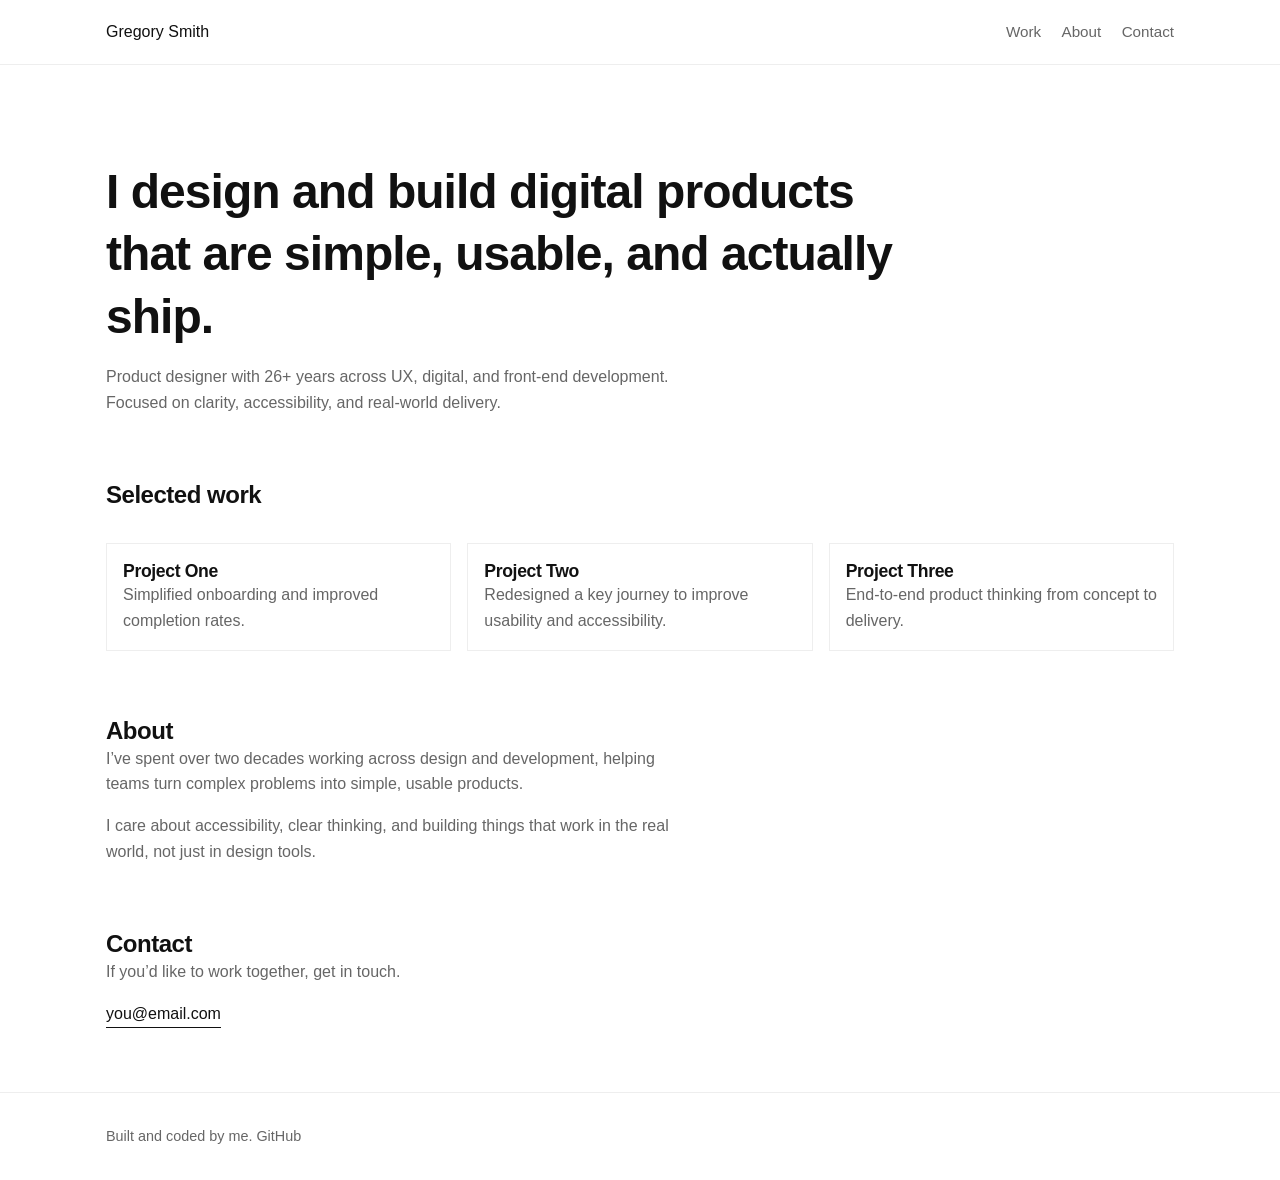
==== index.html @ 31675577 "Scalable project JSON data + JS" ====
<!DOCTYPE html>
<html lang="en">
<head>
  <meta charset="UTF-8" />
  <meta name="viewport" content="width=device-width, initial-scale=1.0" />

  <title>Your Name — Product Designer</title>
  <meta name="description" content="Product designer who designs and builds usable, accessible digital products." />

  <link rel="stylesheet" href="assets/css/styles.css" />
</head>

<body>

  <!-- Header -->
  <div data-include="components/header.html"></div>

  <main>

    <!-- Hero -->
    <section class="hero">
      <div class="container">
        <h1>
          I design and build digital products that are simple, usable, and actually ship.
        </h1>
        <p class="lead mt-sm">
          Product designer with 26+ years across UX, digital, and front-end development.
          Focused on clarity, accessibility, and real-world delivery.
        </p>
      </div>
    </section>

    <!-- Work -->
    <section id="work" class="section">
      <div class="container">
        <h2>Selected work</h2>

        <div class="grid mt-md">
          <a href="projects/project-1.html" class="card">
            <h3>Project One</h3>
            <p>Simplified onboarding and improved completion rates.</p>
          </a>

          <a href="projects/project-2.html" class="card">
            <h3>Project Two</h3>
            <p>Redesigned a key journey to improve usability and accessibility.</p>
          </a>

          <a href="projects/project-3.html" class="card">
            <h3>Project Three</h3>
            <p>End-to-end product thinking from concept to delivery.</p>
          </a>
        </div>
      </div>
    </section>

    <!-- About -->
    <section id="about" class="section">
      <div class="container">
        <h2>About</h2>
        <p>
          I’ve spent over two decades working across design and development,
          helping teams turn complex problems into simple, usable products.
        </p>
        <p class="mt-sm">
          I care about accessibility, clear thinking, and building things that work
          in the real world, not just in design tools.
        </p>
      </div>
    </section>

    <!-- Contact -->
    <section id="contact" class="section">
      <div class="container">
        <h2>Contact</h2>
        <p>If you’d like to work together, get in touch.</p>
        <a href="mailto:you@email.com" class="link">you@email.com</a>
      </div>
    </section>

  </main>

  <!-- Footer -->
  <footer class="site-footer">
    <div class="container">
      <p>
        Built and coded by me.
        <a href="https://github.com/yourusername" target="_blank">GitHub</a>
      </p>
    </div>
  </footer>

  <script src="/assets/js/include.js"></script>
  <script src="assets/js/projects.js"></script>

</body>
</html>
---- assets/css/styles.css ----
/* -----------------------------
   1. Reset
----------------------------- */

*,
*::before,
*::after {
  box-sizing: border-box;
  margin: 0;
  padding: 0;
}

/* -----------------------------
   2. Tokens (Design system)
----------------------------- */

:root {
  --color-text: #111;
  --color-muted: #666;
  --color-border: #eee;
  --color-bg: #fff;

  --font-sans: -apple-system, BlinkMacSystemFont, "Segoe UI", Roboto, sans-serif;

  --space-xs: 0.5rem;
  --space-sm: 1rem;
  --space-md: 2rem;
  --space-lg: 4rem;
  --space-xl: 6rem;

  --container-width: 1100px;
}

/* -----------------------------
   3. Base
----------------------------- */

html {
  font-size: 16px;
}

body {
  font-family: var(--font-sans);
  line-height: 1.6;
  color: var(--color-text);
  background: var(--color-bg);
  -webkit-font-smoothing: antialiased;
}

h1, h2, h3 {
  font-weight: 600;
  letter-spacing: -0.02em;
  line-height: 1.3;
}

h1 {
  font-size: clamp(2rem, 4vw, 3rem);
  max-width: 800px;
}

h2 {
  font-size: 1.5rem;
}

h3 {
  font-size: 1.1rem;
}

p {
  max-width: 65ch;
  color: var(--color-muted);
}

a {
  color: inherit;
  text-decoration: none;
}

/* -----------------------------
   4. Layout
----------------------------- */

.container {
  max-width: var(--container-width);
  margin: 0 auto;
  padding: 0 var(--space-sm);
}

.section {
  margin-top: var(--space-lg);
}

.hero {
  margin-top: var(--space-xl);
}

/* -----------------------------
   5. Components
----------------------------- */

/* Navigation */

.site-header {
  border-bottom: 1px solid var(--color-border);
}

.nav {
  display: flex;
  justify-content: space-between;
  align-items: center;
  height: 64px;
}

.nav a {
  margin-left: var(--space-sm);
  font-size: 0.95rem;
  color: var(--color-muted);
}

.nav a:hover {
  color: var(--color-text);
}

/* Grid */

.grid {
  display: grid;
  grid-template-columns: repeat(auto-fit, minmax(260px, 1fr));
  gap: var(--space-sm);
}

/* Card */

.card {
  display: block;
  padding: var(--space-sm);
  border: 1px solid var(--color-border);
  transition: all 0.2s ease;
}

.card:hover {
  border-color: #ccc;
  transform: translateY(-2px);
}

/* Link */

.link {
  display: inline-block;
  margin-top: var(--space-sm);
  border-bottom: 1px solid var(--color-text);
}

/* Footer */

.site-footer {
  margin-top: var(--space-lg);
  padding: var(--space-md) 0;
  border-top: 1px solid var(--color-border);
  font-size: 0.9rem;
  color: var(--color-muted);
}

/* -----------------------------
   6. Utilities
----------------------------- */

.mt-sm { margin-top: var(--space-sm); }
.mt-md { margin-top: var(--space-md); }
.mt-lg { margin-top: var(--space-lg); }

/* -----------------------------
   7. Pages (scoped styles)
----------------------------- */

/* Case study */

.case-study {}

.case-hero {
  margin-top: var(--space-xl);
}

.case-meta {
  display: grid;
  grid-template-columns: repeat(auto-fit, minmax(150px, 1fr));
  gap: var(--space-sm);
  margin-top: var(--space-md);
}

.case-meta span {
  font-size: 0.8rem;
  color: var(--color-muted);
}

.case-meta p {
  margin-top: 0.3rem;
  font-weight: 500;
  color: var(--color-text);
}

.case-section {
  margin-top: var(--space-md);
}

.case-section h2 {
  margin-bottom: var(--space-sm);
}

.case-image img {
  width: 100%;
  display: block;
  margin: var(--space-md) 0;
}

.case-quote {
  margin-top: var(--space-lg);
  font-size: 1.5rem;
  font-weight: 500;
  max-width: 700px;
}
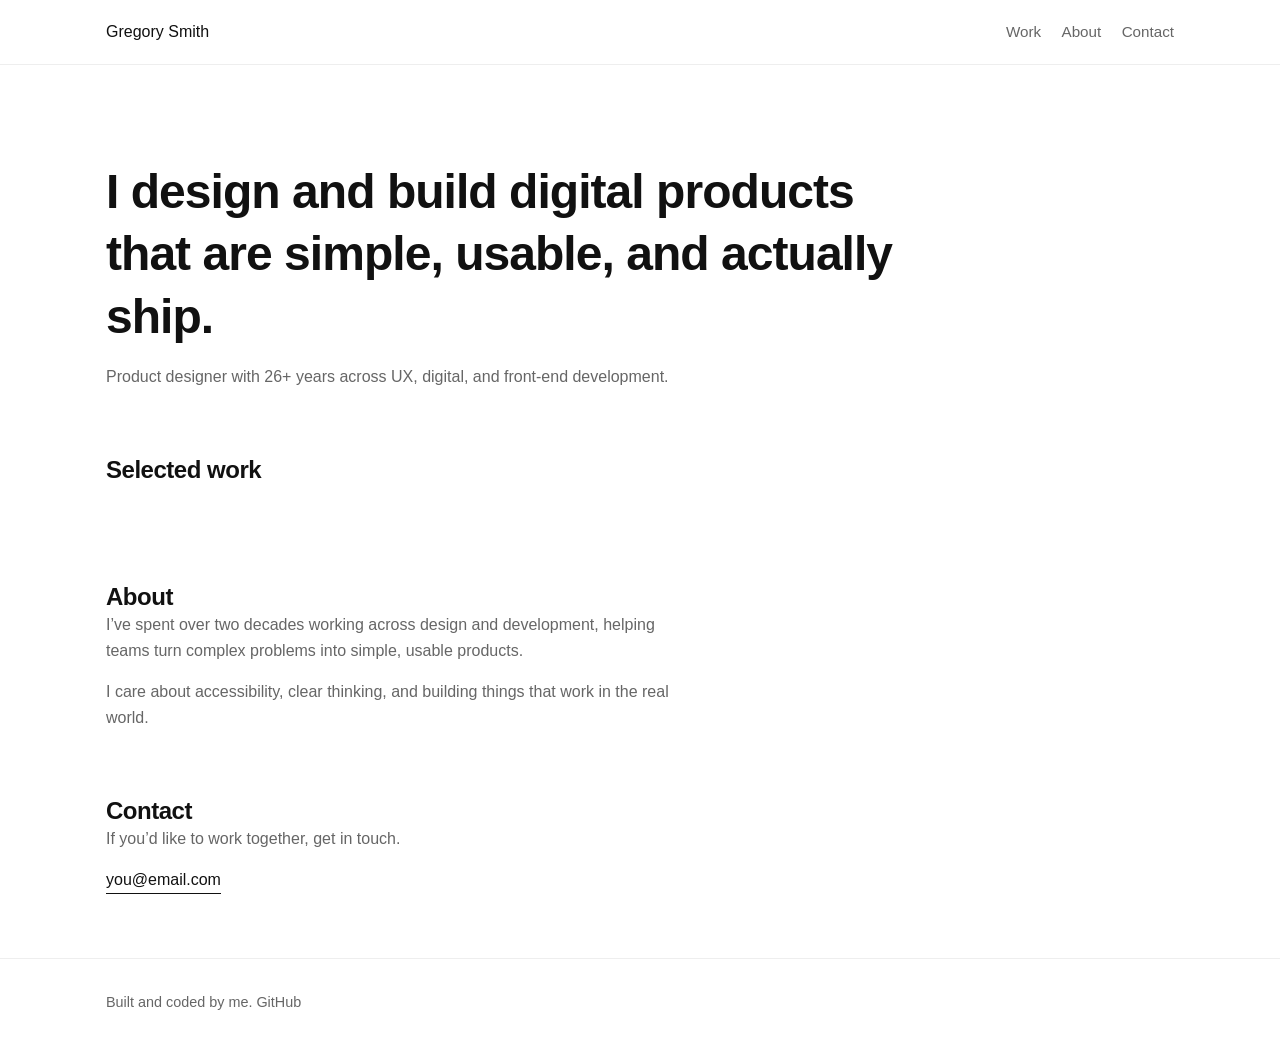
==== commit 3ffd1432: "index.html + include.js Improvements to make more rebust" ====
--- a/index.html
+++ b/index.html
@@ -12,7 +12,7 @@
 
 <body>
 
-  <!-- Header -->
+  <!-- Header Component -->
   <div data-include="components/header.html"></div>
 
   <main>
@@ -25,7 +25,6 @@
         </h1>
         <p class="lead mt-sm">
           Product designer with 26+ years across UX, digital, and front-end development.
-          Focused on clarity, accessibility, and real-world delivery.
         </p>
       </div>
     </section>
@@ -35,22 +34,9 @@
       <div class="container">
         <h2>Selected work</h2>
 
-        <div class="grid mt-md">
-          <a href="projects/project-1.html" class="card">
-            <h3>Project One</h3>
-            <p>Simplified onboarding and improved completion rates.</p>
-          </a>
+        <!-- JSON-rendered projects -->
+        <div class="grid mt-md" id="projects"></div>
 
-          <a href="projects/project-2.html" class="card">
-            <h3>Project Two</h3>
-            <p>Redesigned a key journey to improve usability and accessibility.</p>
-          </a>
-
-          <a href="projects/project-3.html" class="card">
-            <h3>Project Three</h3>
-            <p>End-to-end product thinking from concept to delivery.</p>
-          </a>
-        </div>
       </div>
     </section>
 
@@ -64,7 +50,7 @@
         </p>
         <p class="mt-sm">
           I care about accessibility, clear thinking, and building things that work
-          in the real world, not just in design tools.
+          in the real world.
         </p>
       </div>
     </section>
@@ -90,7 +76,8 @@
     </div>
   </footer>
 
-  <script src="/assets/js/include.js"></script>
+  <!-- Scripts -->
+  <script src="assets/js/include.js"></script>
   <script src="assets/js/projects.js"></script>
 
 </body>
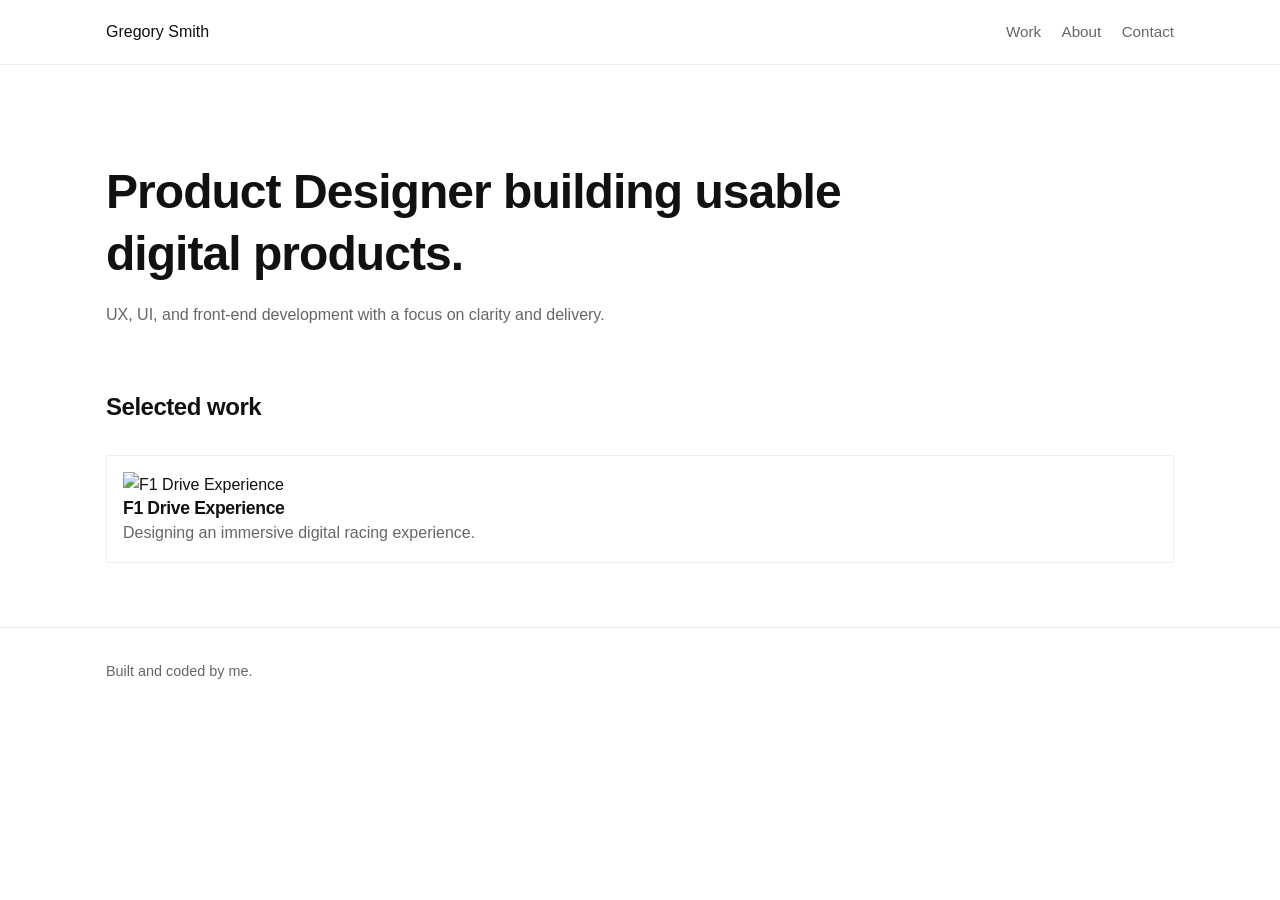
==== commit 67ccfe63: "Major Updates Rework portfolio source code" ====
--- a/index.html
+++ b/index.html
@@ -3,82 +3,43 @@
 <head>
   <meta charset="UTF-8" />
   <meta name="viewport" content="width=device-width, initial-scale=1.0" />
-
-  <title>Your Name — Product Designer</title>
-  <meta name="description" content="Product designer who designs and builds usable, accessible digital products." />
+  <title>Portfolio</title>
 
   <link rel="stylesheet" href="assets/css/styles.css" />
 </head>
 
 <body>
 
-  <!-- Header Component -->
   <div data-include="components/header.html"></div>
 
   <main>
 
-    <!-- Hero -->
     <section class="hero">
       <div class="container">
-        <h1>
-          I design and build digital products that are simple, usable, and actually ship.
-        </h1>
+        <h1>Product Designer building usable digital products.</h1>
         <p class="lead mt-sm">
-          Product designer with 26+ years across UX, digital, and front-end development.
+          UX, UI, and front-end development with a focus on clarity and delivery.
         </p>
       </div>
     </section>
 
-    <!-- Work -->
     <section id="work" class="section">
       <div class="container">
         <h2>Selected work</h2>
-
-        <!-- JSON-rendered projects -->
         <div class="grid mt-md" id="projects"></div>
-
-      </div>
-    </section>
-
-    <!-- About -->
-    <section id="about" class="section">
-      <div class="container">
-        <h2>About</h2>
-        <p>
-          I’ve spent over two decades working across design and development,
-          helping teams turn complex problems into simple, usable products.
-        </p>
-        <p class="mt-sm">
-          I care about accessibility, clear thinking, and building things that work
-          in the real world.
-        </p>
-      </div>
-    </section>
-
-    <!-- Contact -->
-    <section id="contact" class="section">
-      <div class="container">
-        <h2>Contact</h2>
-        <p>If you’d like to work together, get in touch.</p>
-        <a href="mailto:you@email.com" class="link">you@email.com</a>
       </div>
     </section>
 
   </main>
 
-  <!-- Footer -->
   <footer class="site-footer">
     <div class="container">
-      <p>
-        Built and coded by me.
-        <a href="https://github.com/yourusername" target="_blank">GitHub</a>
-      </p>
+      <p>Built and coded by me.</p>
     </div>
   </footer>
 
-  <!-- Scripts -->
   <script src="assets/js/include.js"></script>
-  <script src="assets/js/projects.js"></script>
+  <script src="assets/js/portfolio-grid.js"></script>
 
 </body>
 </html>
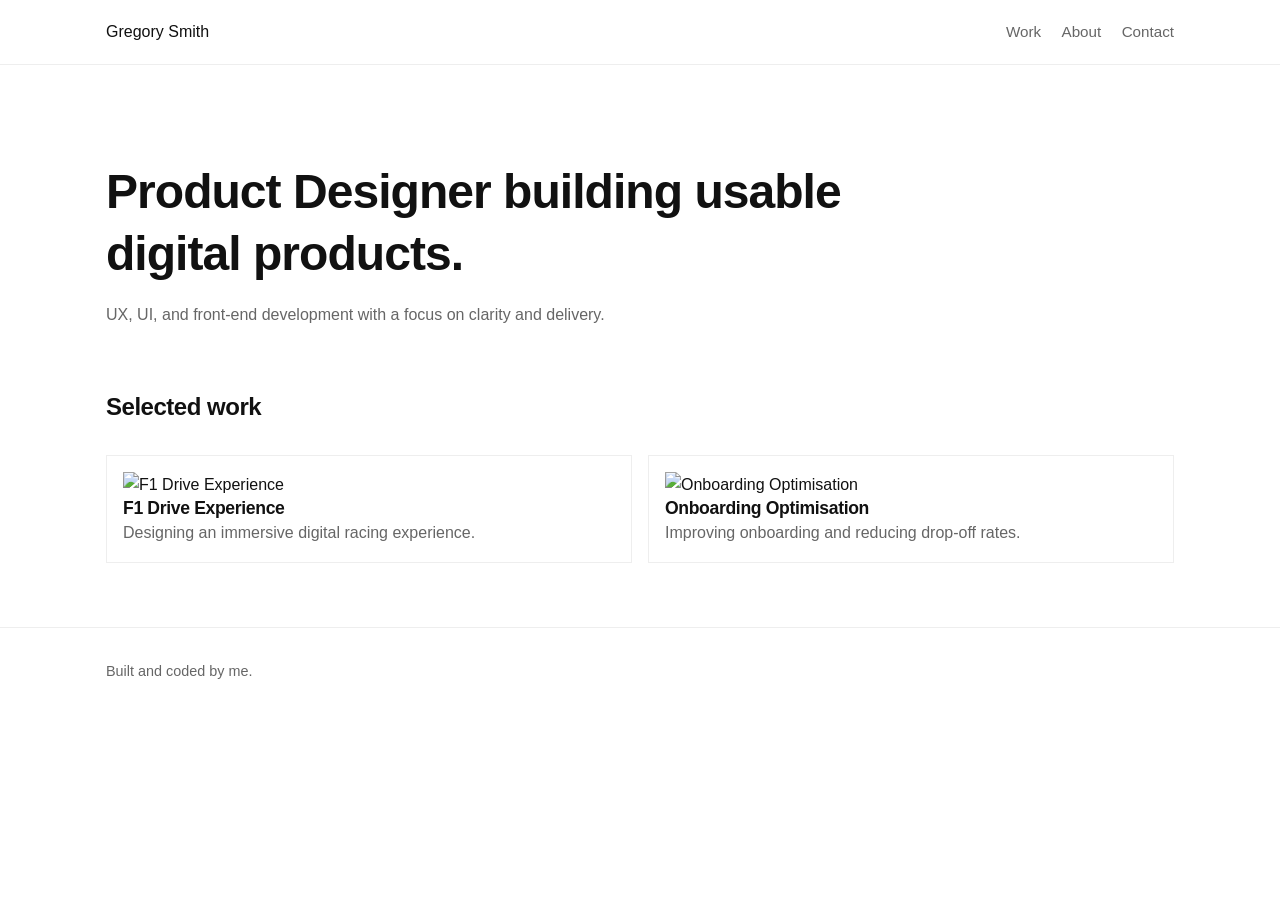
==== commit 50ea7d7c: "Major Polish + Improvements Placeholder images Rename js x2" ====
--- a/index.html
+++ b/index.html
@@ -10,7 +10,7 @@
 
 <body>
 
-  <div data-include="components/header.html"></div>
+  <div data-include="/components/header.html"></div>
 
   <main>
 
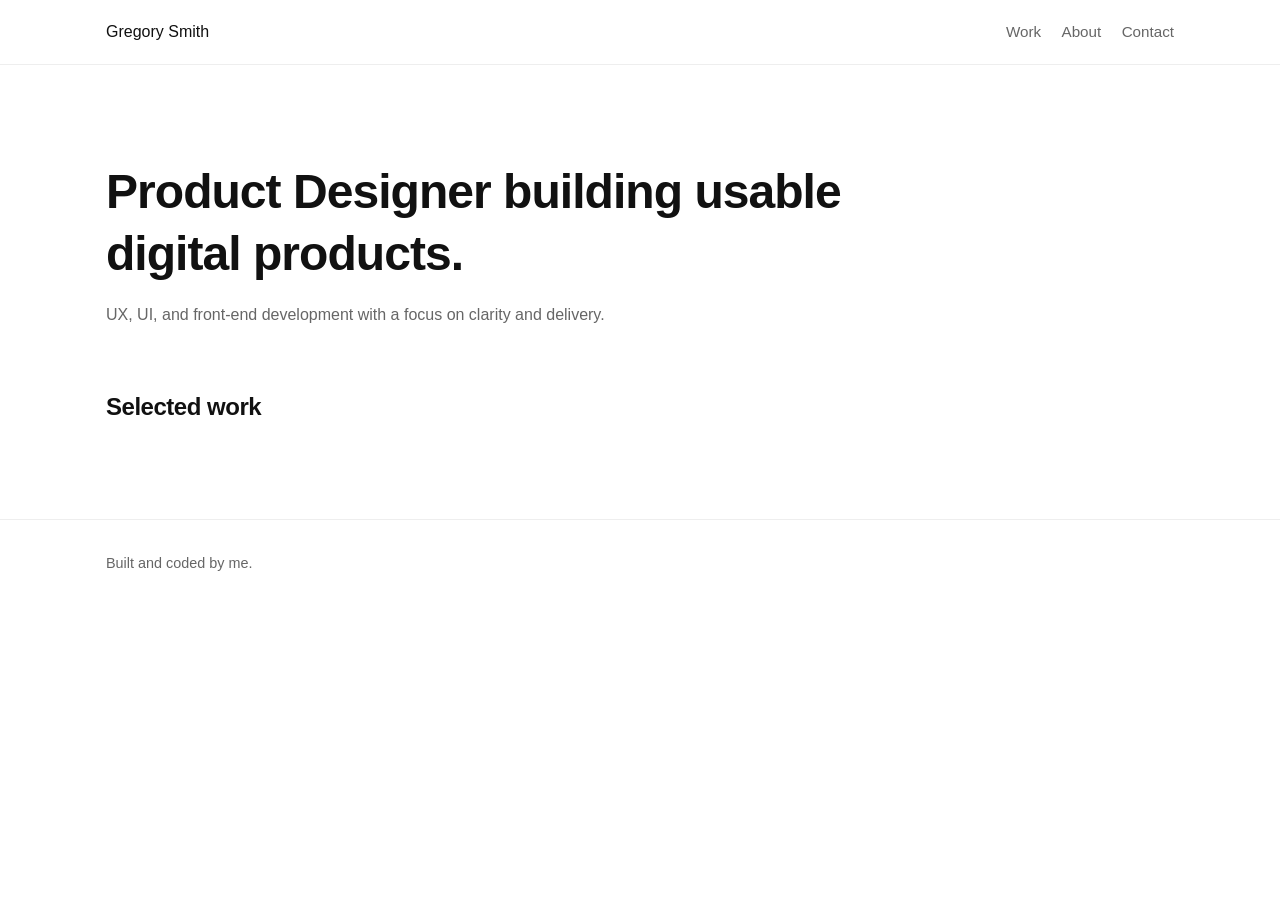
==== commit 99490be7: "index.html incorrect js path" ====
--- a/index.html
+++ b/index.html
@@ -39,7 +39,7 @@
   </footer>
 
   <script src="assets/js/include.js"></script>
-  <script src="assets/js/portfolio-grid.js"></script>
+  <script src="assets/js/work-detail.js"></script>
 
 </body>
 </html>
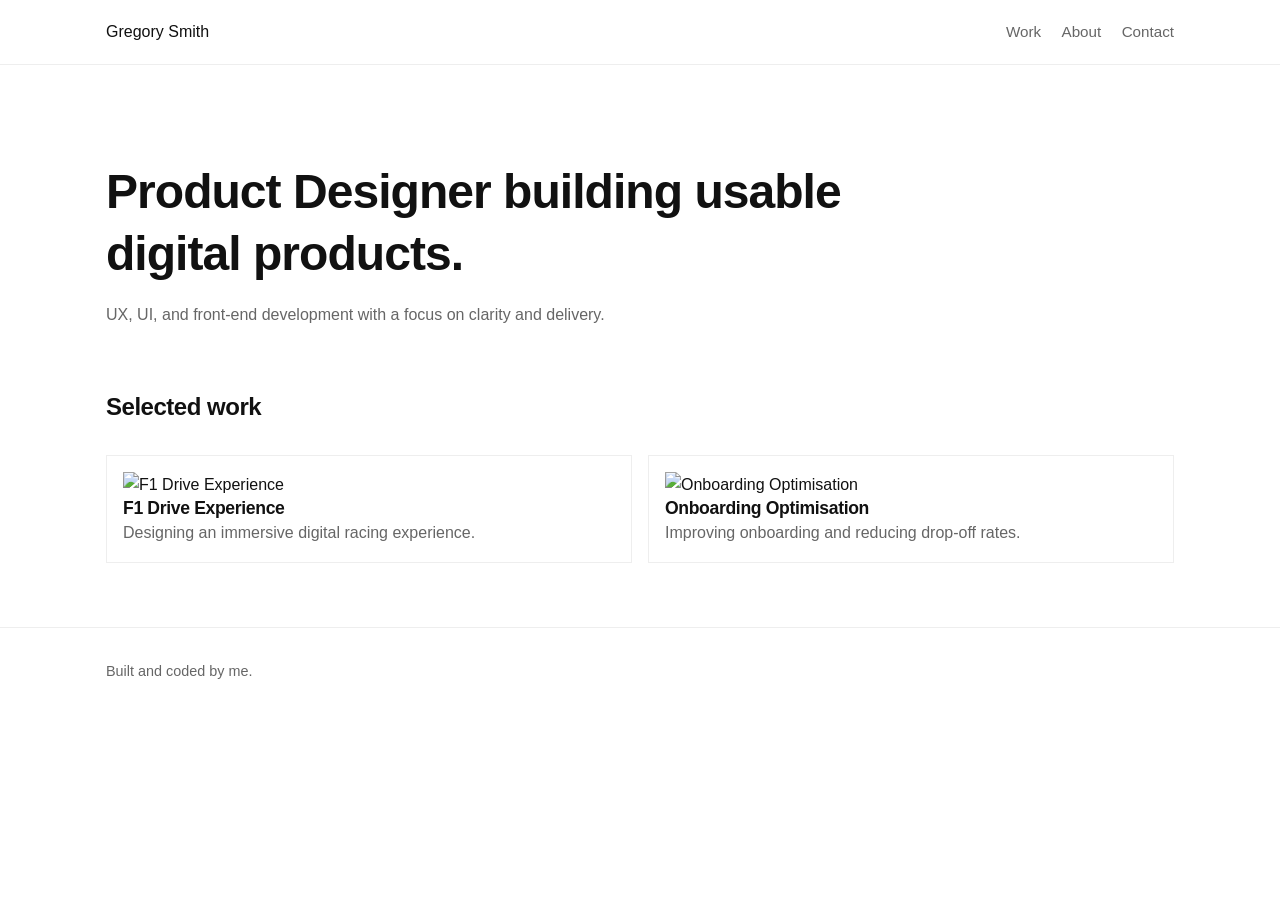
==== commit 47bde9cc: "Bug fix <script src="assets/js/include.js"></script> <script src="assets/js/work-index.js"></script>" ====
--- a/index.html
+++ b/index.html
@@ -39,7 +39,7 @@
   </footer>
 
   <script src="assets/js/include.js"></script>
-  <script src="assets/js/work-detail.js"></script>
+  <script src="assets/js/work-index.js"></script>
 
 </body>
 </html>
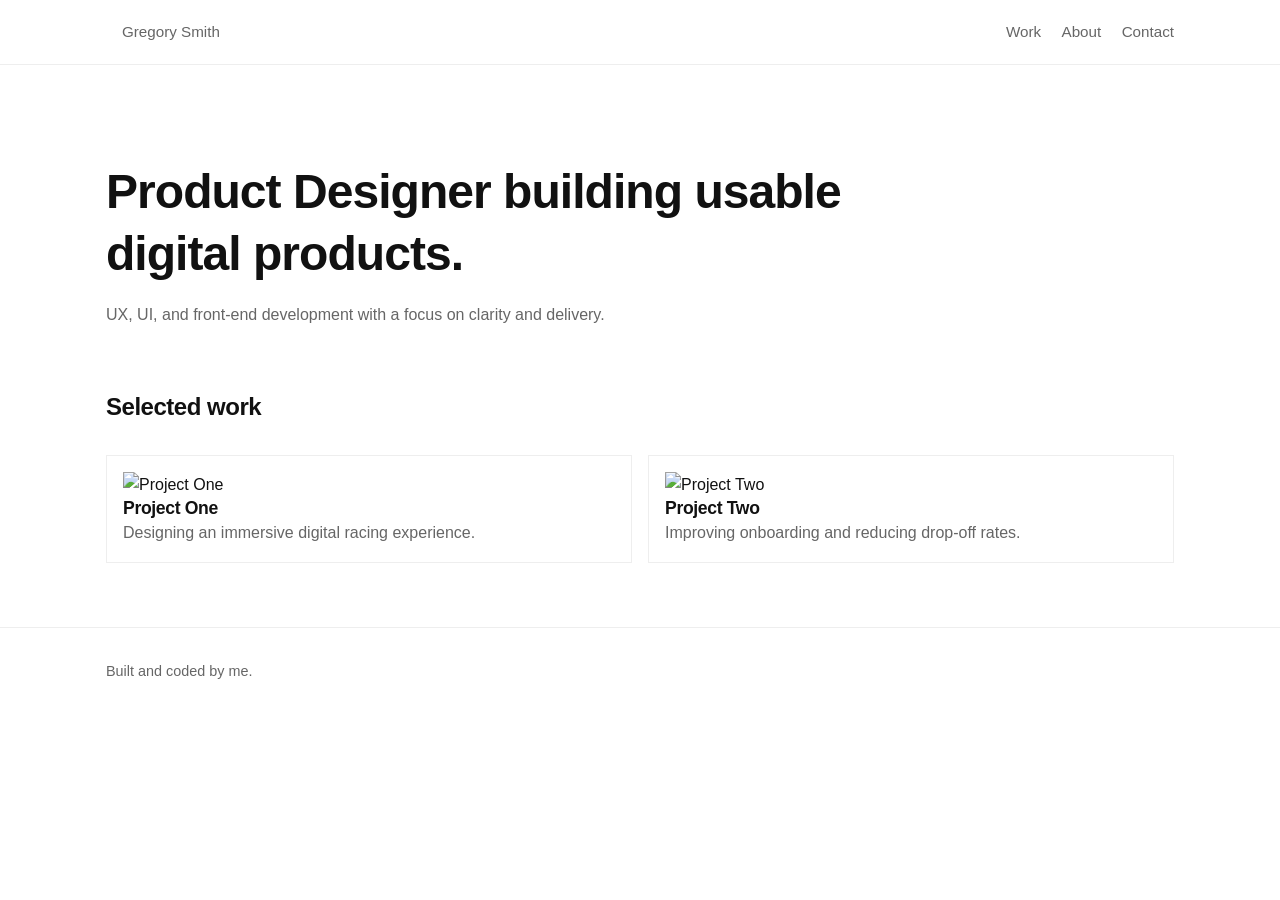
==== commit 11162775: "Test Netlify deploy" ====
--- a/index.html
+++ b/index.html
@@ -3,7 +3,7 @@
 <head>
   <meta charset="UTF-8" />
   <meta name="viewport" content="width=device-width, initial-scale=1.0" />
-  <title>Portfolio</title>
+  <title>Portfolio Test Deployment</title>
 
   <link rel="stylesheet" href="assets/css/styles.css" />
 </head>
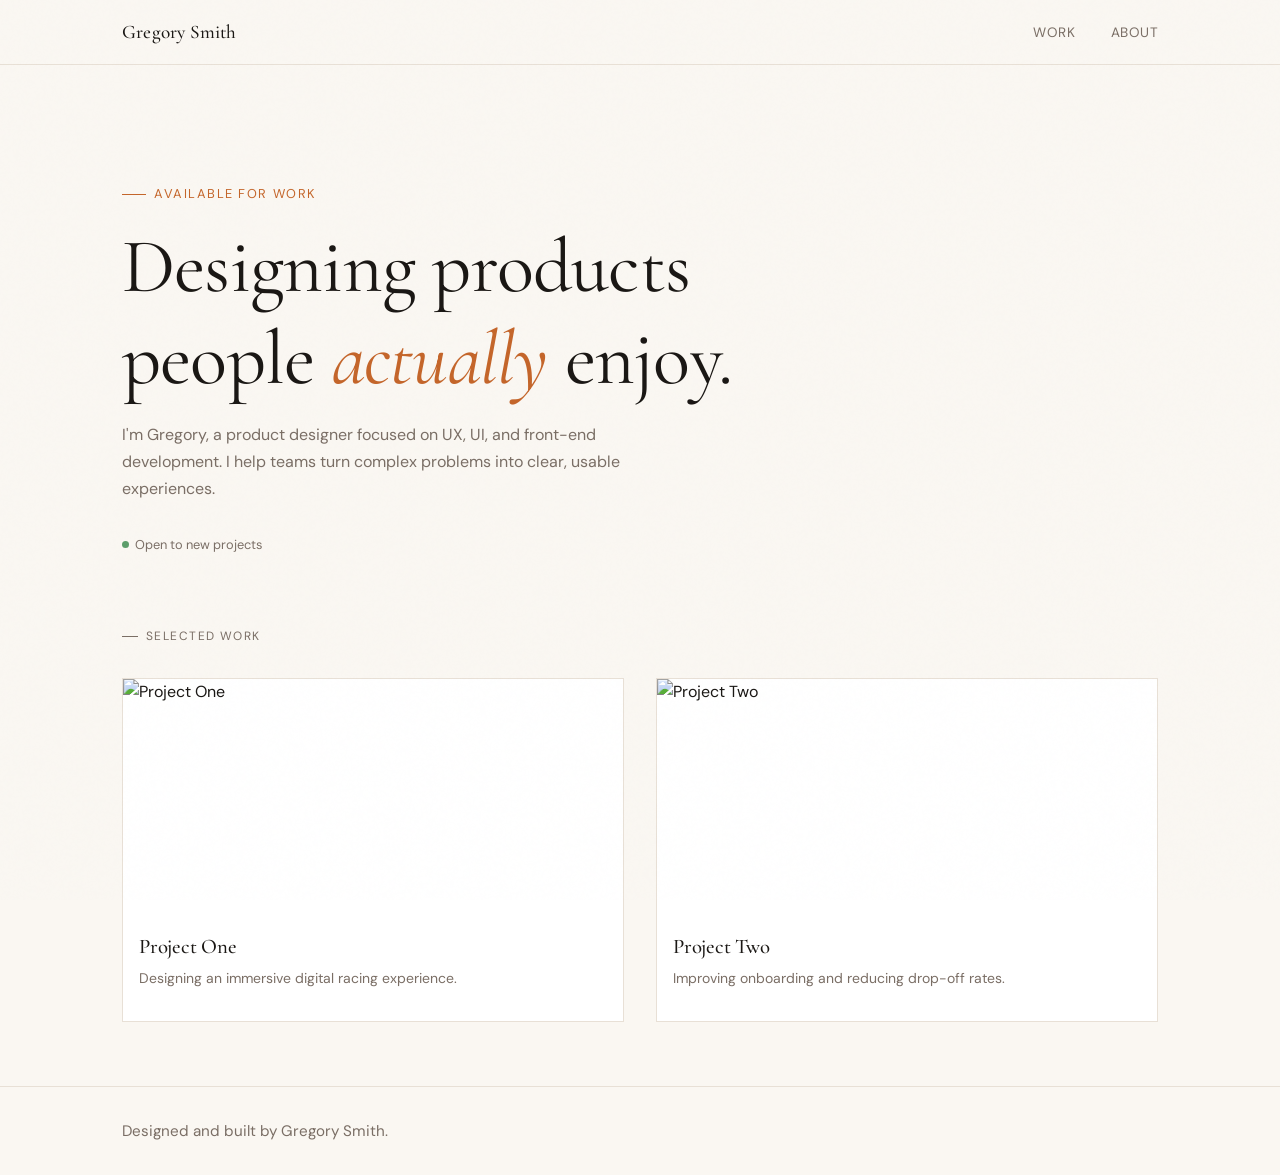
==== commit 7af0dcff: "Redesign" ====
--- a/index.html
+++ b/index.html
@@ -3,30 +3,39 @@
 <head>
   <meta charset="UTF-8" />
   <meta name="viewport" content="width=device-width, initial-scale=1.0" />
-  <title>Portfolio Test Deployment</title>
+  <title>Gregory Smith — Product Designer</title>
+
+  <link rel="preconnect" href="https://fonts.googleapis.com">
+  <link rel="preconnect" href="https://fonts.gstatic.com" crossorigin>
+  <link href="https://fonts.googleapis.com/css2?family=Cormorant+Garamond:ital,wght@0,400;0,500;1,400;1,500&family=DM+Sans:wght@300;400;500&display=swap" rel="stylesheet">
 
   <link rel="stylesheet" href="assets/css/styles.css" />
 </head>
 
 <body>
 
-  <div data-include="/components/header.html"></div>
+  <div data-include="components/header.html"></div>
 
   <main>
 
     <section class="hero">
       <div class="container">
-        <h1>Product Designer building usable digital products.</h1>
-        <p class="lead mt-sm">
-          UX, UI, and front-end development with a focus on clarity and delivery.
+        <p class="hero-eyebrow">Available for work</p>
+        <h1>Designing products<br>people <em>actually</em> enjoy.</h1>
+        <p class="lead">
+          I'm Gregory, a product designer focused on UX, UI, and front-end development.
+          I help teams turn complex problems into clear, usable experiences.
         </p>
+        <div class="hero-footer">
+          <span class="availability">Open to new projects</span>
+        </div>
       </div>
     </section>
 
     <section id="work" class="section">
       <div class="container">
-        <h2>Selected work</h2>
-        <div class="grid mt-md" id="projects"></div>
+        <p class="section-label">Selected work</p>
+        <div class="grid mt-sm" id="projects"></div>
       </div>
     </section>
 
@@ -34,7 +43,7 @@
 
   <footer class="site-footer">
     <div class="container">
-      <p>Built and coded by me.</p>
+      <p>Designed and built by Gregory Smith.</p>
     </div>
   </footer>
 
@@ -42,4 +51,4 @@
   <script src="assets/js/work-index.js"></script>
 
 </body>
-</html>+</html>
--- a/assets/css/styles.css
+++ b/assets/css/styles.css
@@ -15,18 +15,21 @@
 ----------------------------- */
 
 :root {
-  --color-text: #111;
-  --color-muted: #666;
-  --color-border: #eee;
-  --color-bg: #fff;
-
-  --font-sans: -apple-system, BlinkMacSystemFont, "Segoe UI", Roboto, sans-serif;
+  --color-text: #1A1714;
+  --color-muted: #7A6E65;
+  --color-border: #E8E0D6;
+  --color-bg: #FAF7F2;
+  --color-accent: #C4652A;
+  --color-accent-light: #F0E6DE;
+
+  --font-display: "Cormorant Garamond", Georgia, serif;
+  --font-sans: "DM Sans", -apple-system, BlinkMacSystemFont, sans-serif;
 
   --space-xs: 0.5rem;
   --space-sm: 1rem;
   --space-md: 2rem;
   --space-lg: 4rem;
-  --space-xl: 6rem;
+  --space-xl: 7rem;
 
   --container-width: 1100px;
 }
@@ -47,28 +50,43 @@
   -webkit-font-smoothing: antialiased;
 }
 
+/* Subtle grain texture overlay */
+body::before {
+  content: "";
+  position: fixed;
+  inset: 0;
+  background-image: url("data:image/svg+xml,%3Csvg viewBox='0 0 200 200' xmlns='http://www.w3.org/2000/svg'%3E%3Cfilter id='noise'%3E%3CfeTurbulence type='fractalNoise' baseFrequency='0.85' numOctaves='4' stitchTiles='stitch'/%3E%3C/filter%3E%3Crect width='100%25' height='100%25' filter='url(%23noise)' opacity='0.03'/%3E%3C/svg%3E");
+  pointer-events: none;
+  z-index: 9999;
+  opacity: 0.4;
+}
+
 h1, h2, h3 {
-  font-weight: 600;
-  letter-spacing: -0.02em;
-  line-height: 1.3;
+  font-family: var(--font-display);
+  font-weight: 500;
+  letter-spacing: -0.01em;
+  line-height: 1.2;
 }
 
 h1 {
-  font-size: clamp(2rem, 4vw, 3rem);
-  max-width: 800px;
+  font-size: clamp(3rem, 6vw, 5.5rem);
+  font-weight: 400;
 }
 
 h2 {
-  font-size: 1.5rem;
+  font-size: 1.8rem;
+  font-weight: 400;
 }
 
 h3 {
-  font-size: 1.1rem;
+  font-size: 1.3rem;
+  font-weight: 500;
 }
 
 p {
-  max-width: 65ch;
-  color: var(--color-muted);
+  max-width: 60ch;
+  color: var(--color-muted);
+  font-size: 0.95rem;
 }
 
 a {
@@ -83,7 +101,7 @@
 .container {
   max-width: var(--container-width);
   margin: 0 auto;
-  padding: 0 var(--space-sm);
+  padding: 0 var(--space-md);
 }
 
 .section {
@@ -102,6 +120,10 @@
 
 .site-header {
   border-bottom: 1px solid var(--color-border);
+  background: var(--color-bg);
+  position: sticky;
+  top: 0;
+  z-index: 100;
 }
 
 .nav {
@@ -111,36 +133,157 @@
   height: 64px;
 }
 
-.nav a {
-  margin-left: var(--space-sm);
-  font-size: 0.95rem;
-  color: var(--color-muted);
-}
-
-.nav a:hover {
+.nav .logo a {
+  font-family: var(--font-display);
+  font-size: 1.2rem;
+  font-weight: 500;
   color: var(--color-text);
+  letter-spacing: 0.01em;
+}
+
+.nav nav a {
+  margin-left: var(--space-md);
+  font-size: 0.85rem;
+  color: var(--color-muted);
+  letter-spacing: 0.03em;
+  text-transform: uppercase;
+  transition: color 0.2s ease;
+}
+
+.nav nav a:hover {
+  color: var(--color-accent);
+}
+
+/* Hero */
+
+.hero-eyebrow {
+  display: inline-flex;
+  align-items: center;
+  gap: 0.5rem;
+  font-size: 0.8rem;
+  text-transform: uppercase;
+  letter-spacing: 0.12em;
+  color: var(--color-accent);
+  margin-bottom: var(--space-sm);
+}
+
+.hero-eyebrow::before {
+  content: "";
+  display: block;
+  width: 24px;
+  height: 1px;
+  background: var(--color-accent);
+}
+
+.hero h1 {
+  color: var(--color-text);
+}
+
+.hero h1 em {
+  font-style: italic;
+  color: var(--color-accent);
+}
+
+.hero .lead {
+  font-size: 1rem;
+  line-height: 1.7;
+  max-width: 50ch;
+  margin-top: var(--space-sm);
+  color: var(--color-muted);
+}
+
+.hero-footer {
+  display: flex;
+  align-items: center;
+  gap: var(--space-md);
+  margin-top: var(--space-md);
+}
+
+.hero-footer .availability {
+  display: flex;
+  align-items: center;
+  gap: 0.4rem;
+  font-size: 0.8rem;
+  color: var(--color-muted);
+}
+
+.hero-footer .availability::before {
+  content: "";
+  display: block;
+  width: 7px;
+  height: 7px;
+  border-radius: 50%;
+  background: #5C9E6A;
 }
 
 /* Grid */
 
 .grid {
   display: grid;
-  grid-template-columns: repeat(auto-fit, minmax(260px, 1fr));
-  gap: var(--space-sm);
+  grid-template-columns: repeat(auto-fit, minmax(300px, 1fr));
+  gap: var(--space-md);
 }
 
 /* Card */
 
 .card {
   display: block;
-  padding: var(--space-sm);
   border: 1px solid var(--color-border);
-  transition: all 0.2s ease;
+  overflow: hidden;
+  transition: all 0.3s ease;
+  background: #fff;
 }
 
 .card:hover {
-  border-color: #ccc;
-  transform: translateY(-2px);
+  border-color: var(--color-accent);
+  transform: translateY(-4px);
+  box-shadow: 0 12px 40px rgba(196, 101, 42, 0.08);
+}
+
+.card-image img {
+  width: 100%;
+  height: 240px;
+  object-fit: cover;
+  display: block;
+  transition: transform 0.4s ease;
+}
+
+.card:hover .card-image img {
+  transform: scale(1.03);
+}
+
+.card-content {
+  padding: var(--space-sm) var(--space-sm) var(--space-md);
+}
+
+.card-content h3 {
+  margin-bottom: 0.4rem;
+  font-family: var(--font-display);
+}
+
+.card-content p {
+  font-size: 0.875rem;
+}
+
+/* Section label */
+
+.section-label {
+  display: inline-flex;
+  align-items: center;
+  gap: 0.5rem;
+  font-size: 0.75rem;
+  text-transform: uppercase;
+  letter-spacing: 0.12em;
+  color: var(--color-muted);
+  margin-bottom: var(--space-sm);
+}
+
+.section-label::before {
+  content: "";
+  display: block;
+  width: 16px;
+  height: 1px;
+  background: var(--color-muted);
 }
 
 /* Link */
@@ -148,7 +291,15 @@
 .link {
   display: inline-block;
   margin-top: var(--space-sm);
-  border-bottom: 1px solid var(--color-text);
+  font-size: 0.85rem;
+  color: var(--color-accent);
+  border-bottom: 1px solid var(--color-accent);
+  padding-bottom: 1px;
+  transition: opacity 0.2s;
+}
+
+.link:hover {
+  opacity: 0.7;
 }
 
 /* Footer */
@@ -157,7 +308,7 @@
   margin-top: var(--space-lg);
   padding: var(--space-md) 0;
   border-top: 1px solid var(--color-border);
-  font-size: 0.9rem;
+  font-size: 0.85rem;
   color: var(--color-muted);
 }
 
@@ -165,17 +316,41 @@
    6. Utilities
 ----------------------------- */
 
+.mt-xs { margin-top: var(--space-xs); }
 .mt-sm { margin-top: var(--space-sm); }
 .mt-md { margin-top: var(--space-md); }
 .mt-lg { margin-top: var(--space-lg); }
 
 /* -----------------------------
-   7. Pages (scoped styles)
+   7. Animations
+----------------------------- */
+
+@keyframes fadeUp {
+  from {
+    opacity: 0;
+    transform: translateY(20px);
+  }
+  to {
+    opacity: 1;
+    transform: translateY(0);
+  }
+}
+
+.hero .container > * {
+  animation: fadeUp 0.7s ease both;
+}
+
+.hero .container > *:nth-child(1) { animation-delay: 0.1s; }
+.hero .container > *:nth-child(2) { animation-delay: 0.25s; }
+.hero .container > *:nth-child(3) { animation-delay: 0.4s; }
+.hero .container > *:nth-child(4) { animation-delay: 0.55s; }
+
+/* -----------------------------
+   8. Pages (scoped styles)
 ----------------------------- */
 
 /* Case study */
 
-.case-study {}
 
 .case-hero {
   margin-top: var(--space-xl);
@@ -189,7 +364,9 @@
 }
 
 .case-meta span {
-  font-size: 0.8rem;
+  font-size: 0.75rem;
+  text-transform: uppercase;
+  letter-spacing: 0.08em;
   color: var(--color-muted);
 }
 
@@ -215,7 +392,12 @@
 
 .case-quote {
   margin-top: var(--space-lg);
-  font-size: 1.5rem;
-  font-weight: 500;
+  font-family: var(--font-display);
+  font-size: 2rem;
+  font-weight: 400;
+  font-style: italic;
   max-width: 700px;
-}+  color: var(--color-text);
+  border-left: 2px solid var(--color-accent);
+  padding-left: var(--space-md);
+}
